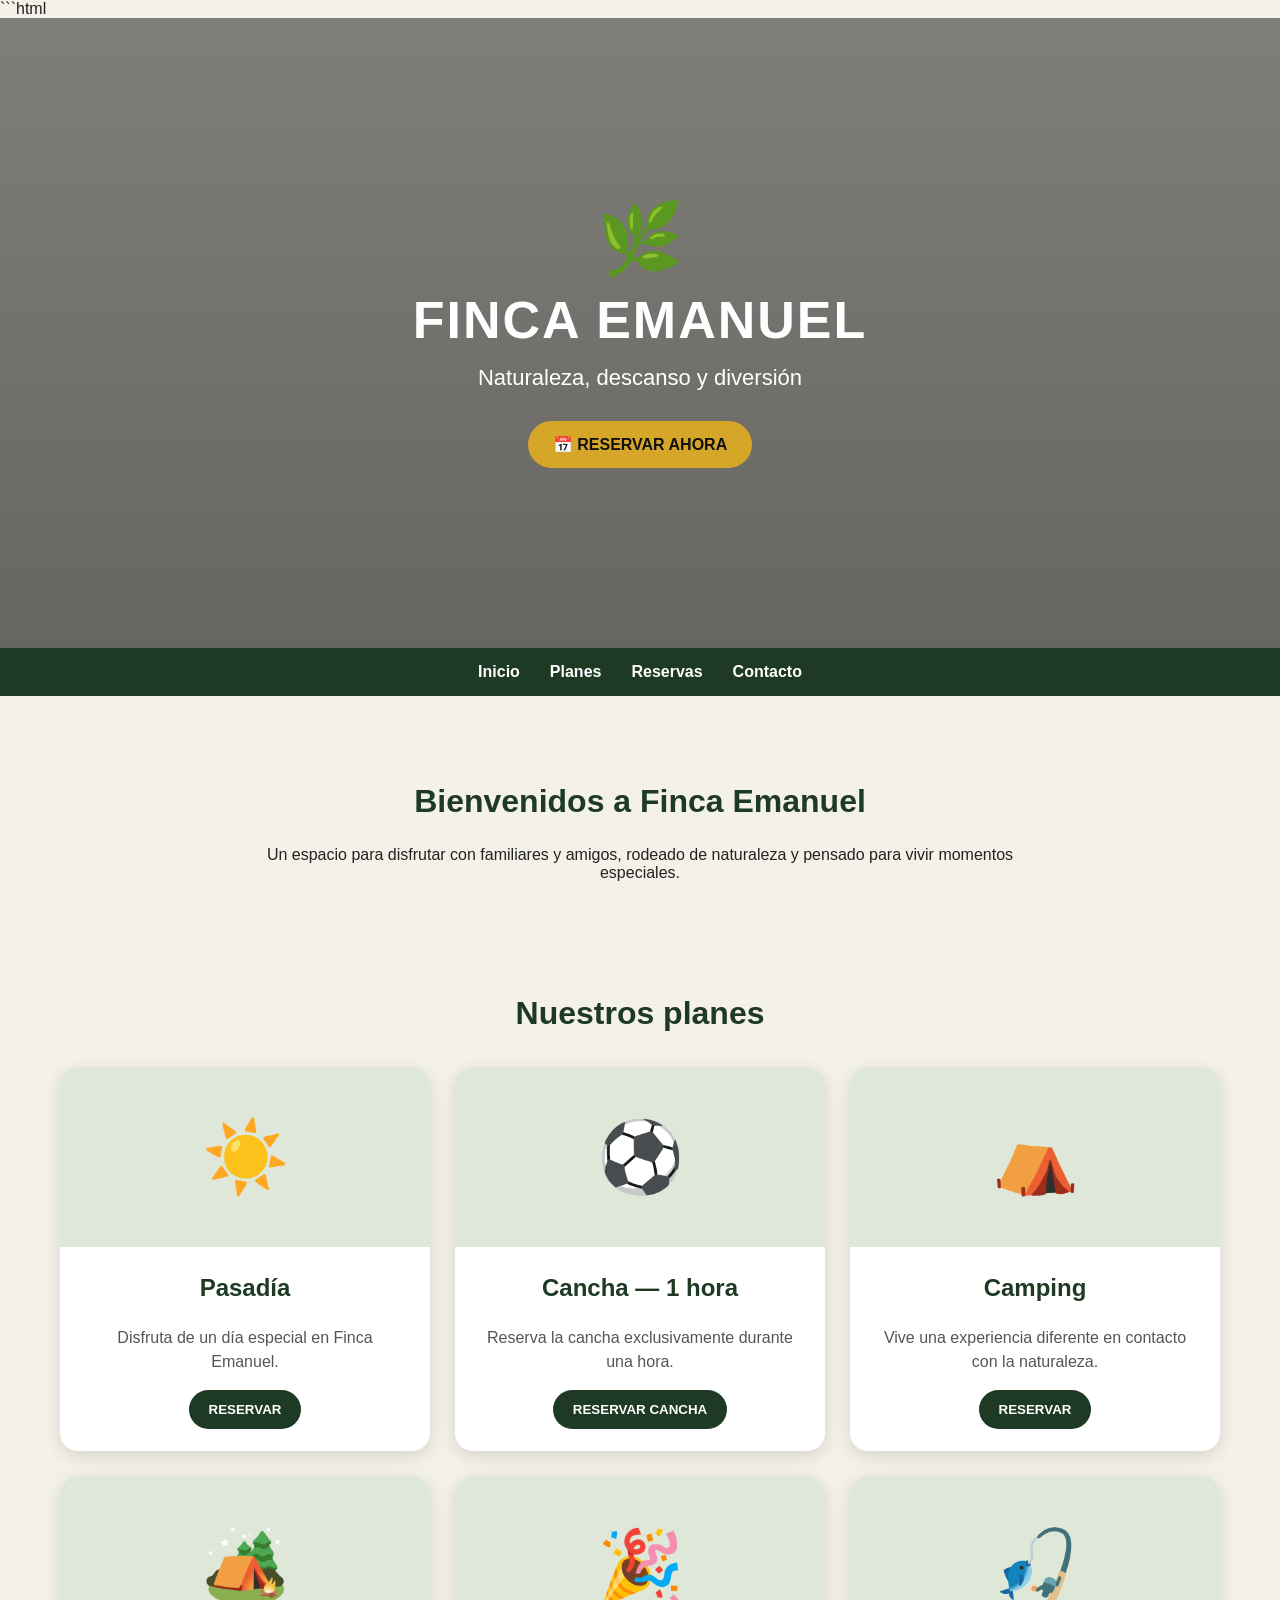
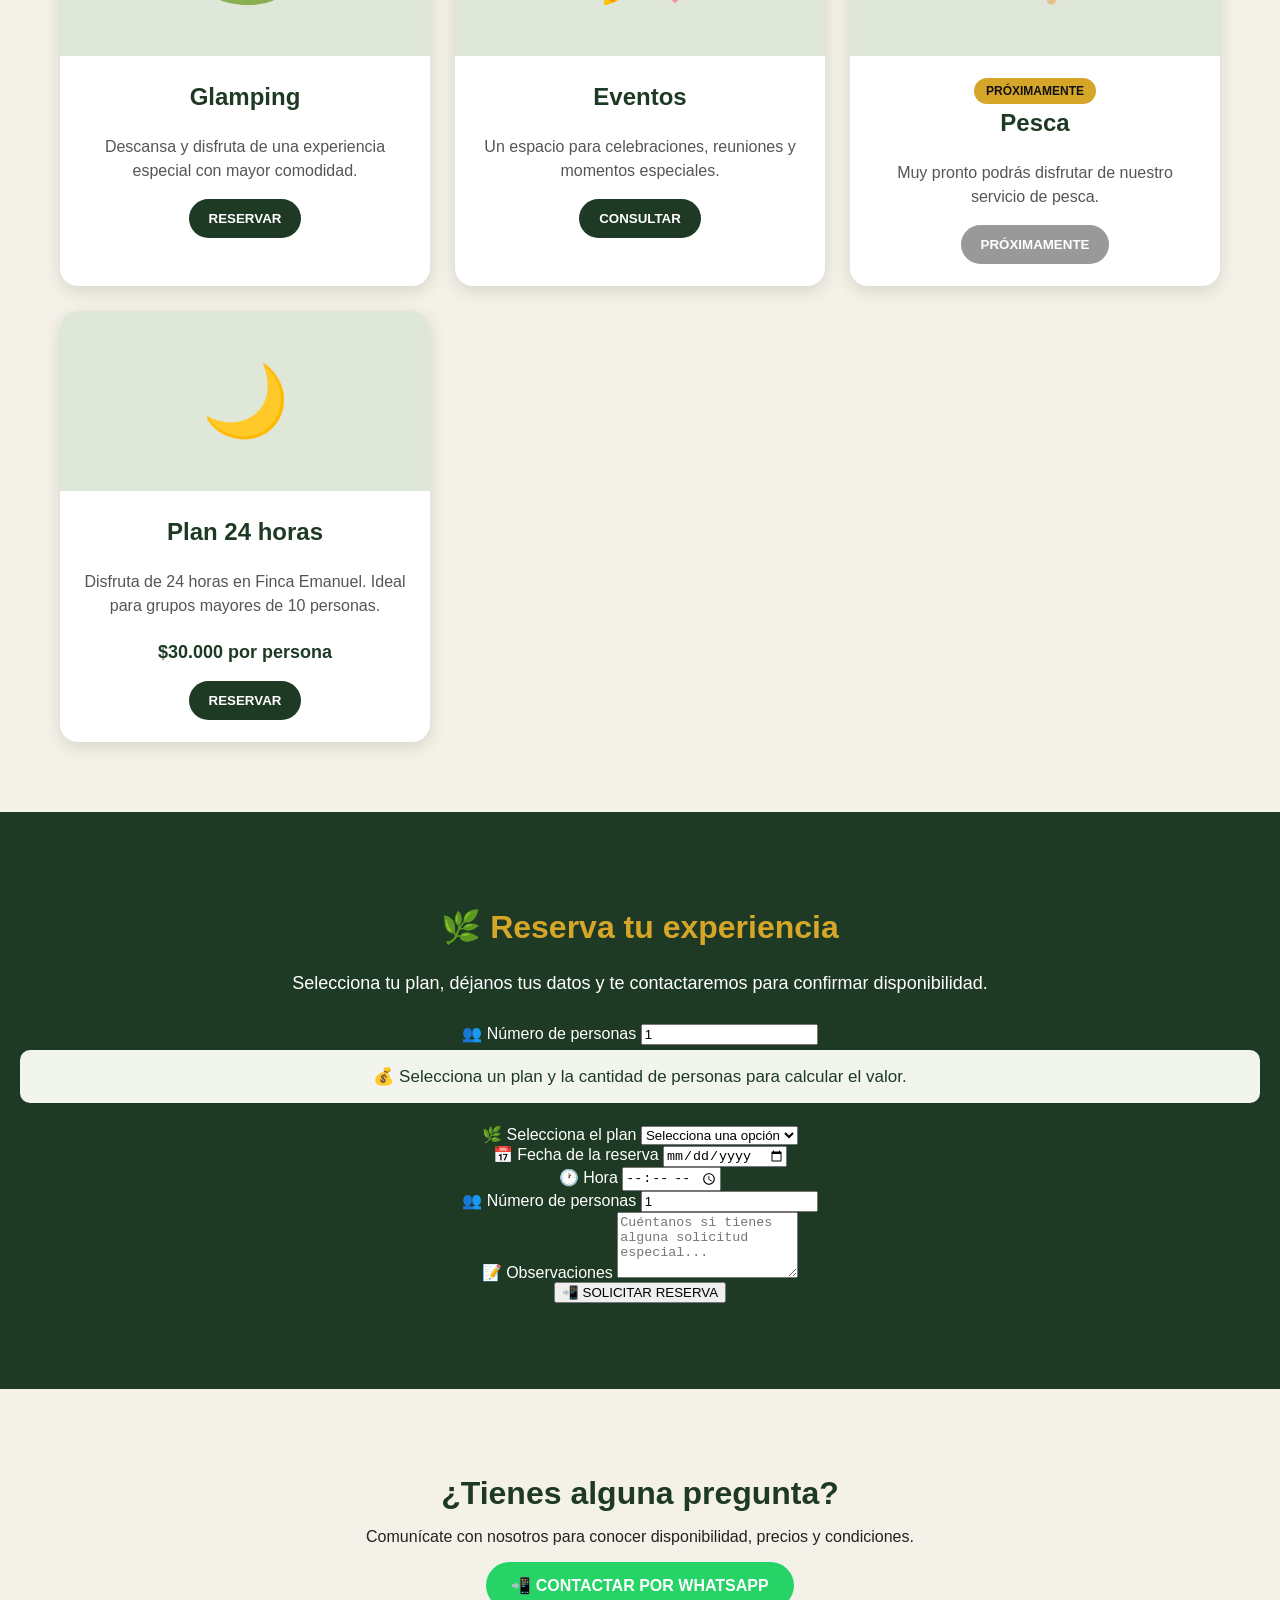
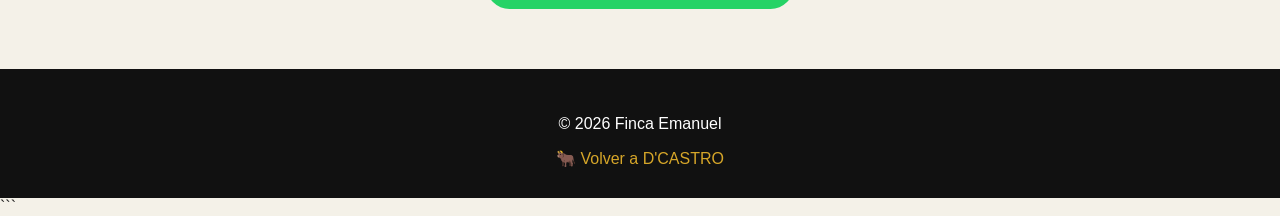
==== finca.html @ 03780fb6 "Update finca.html" ====
```html
<!DOCTYPE html>
<html lang="es">
<head>
    <meta charset="UTF-8">
    <meta name="viewport" content="width=device-width, initial-scale=1.0">

    <title>Finca Emanuel | Naturaleza, descanso y diversión</title>

    <link rel="stylesheet" href="finca.css">
</head>

<body>

<header class="hero-finca">

    <div class="hero-contenido">

        <div class="logo-finca">
            🌿
        </div>

        <h1>FINCA EMANUEL</h1>

        <p>
            Naturaleza, descanso y diversión
        </p>

        <a href="#reservas" class="boton-principal">
            📅 RESERVAR AHORA
        </a>

    </div>

</header>


<nav class="menu-finca">

    <a href="#inicio">Inicio</a>
    <a href="#planes">Planes</a>
    <a href="#reservas">Reservas</a>
    <a href="#contacto">Contacto</a>

</nav>


<main id="inicio">

    <!-- PRESENTACIÓN -->

    <section class="presentacion">

        <h2>Bienvenidos a Finca Emanuel</h2>

        <p>
            Un espacio para disfrutar con familiares y amigos,
            rodeado de naturaleza y pensado para vivir momentos
            especiales.
        </p>

    </section>


    <!-- PLANES -->

    <section id="planes" class="planes">

        <h2>Nuestros planes</h2>

        <div class="contenedor-planes">


            <article class="tarjeta-plan">

                <div class="imagen-plan pasadia">
                    ☀️
                </div>

                <div class="contenido-plan">

                    <h3>Pasadía</h3>

                    <p>
                        Disfruta de un día especial en Finca Emanuel.
                    </p>

                    <button onclick="reservar('Pasadía')">
                        RESERVAR
                    </button>

                </div>

            </article>


            <article class="tarjeta-plan">

                <div class="imagen-plan cancha">
                    ⚽
                </div>

                <div class="contenido-plan">

                    <h3>Cancha — 1 hora</h3>

                    <p>
                        Reserva la cancha exclusivamente durante una hora.
                    </p>

                    <button onclick="reservar('Cancha - 1 hora')">
                        RESERVAR CANCHA
                    </button>

                </div>

            </article>


            <article class="tarjeta-plan">

                <div class="imagen-plan camping">
                    ⛺
                </div>

                <div class="contenido-plan">

                    <h3>Camping</h3>

                    <p>
                        Vive una experiencia diferente en contacto
                        con la naturaleza.
                    </p>

                    <button onclick="reservar('Camping')">
                        RESERVAR
                    </button>

                </div>

            </article>


            <article class="tarjeta-plan">

                <div class="imagen-plan glamping">
                    🏕️
                </div>

                <div class="contenido-plan">

                    <h3>Glamping</h3>

                    <p>
                        Descansa y disfruta de una experiencia
                        especial con mayor comodidad.
                    </p>

                    <button onclick="reservar('Glamping')">
                        RESERVAR
                    </button>

                </div>

            </article>


            <article class="tarjeta-plan">

                <div class="imagen-plan eventos">
                    🎉
                </div>

                <div class="contenido-plan">
                

                    <h3>Eventos</h3>

                    <p>
                        Un espacio para celebraciones,
                        reuniones y momentos especiales.
                    </p>

                    <button onclick="reservar('Evento')">
                        CONSULTAR
                    </button>

                </div>

            </article>


            <article class="tarjeta-plan">

                <div class="imagen-plan pesca">
                    🎣
                </div>

                <div class="contenido-plan">

                    <span class="proximamente">
                        PRÓXIMAMENTE
                    </span>
<h3>Pesca</h3>

                    <p>
                        Muy pronto podrás disfrutar de nuestro
                        servicio de pesca.
                    </p>

                    <button disabled>
                        PRÓXIMAMENTE
                    </button>

                </div>

            </article>
<article class="tarjeta-plan">

    <div class="imagen-plan plan24">
        🌙
    </div>

    <div class="contenido-plan">

        <h3>Plan 24 horas</h3>

        <p>
            Disfruta de 24 horas en Finca Emanuel.
            Ideal para grupos mayores de 10 personas.
        </p>

        <strong class="precio-plan">
            $30.000 por persona
        </strong>

        <br><br>

        <button onclick="reservar('Plan 24 horas')">
            RESERVAR
        </button>

    </div>

</article>

                    


        </div>

    </section>


    <!-- RESERVAS -->

    <section id="reservas" class="seccion-reservas">

        <div class="contenedor-reserva">

            <h2>🌿 Reserva tu experiencia</h2>

            <p class="texto-reserva">
                Selecciona tu plan, déjanos tus datos y te
                contactaremos para confirmar disponibilidad.
            </p>


            <form id="formReserva">


               <div class="campo">

    <label for="personas">
        👥 Número de personas
    </label>

    <input
        type="number"
        id="personas"
        name="personas"
        min="1"
        value="1"
        required
    >

</div>


<div id="resultadoPrecio" class="resultado-precio">

    💰 Selecciona un plan y la cantidad de personas
    para calcular el valor.

</div>


              

                <div class="campo">

                    <label for="servicio">
                        🌿 Selecciona el plan
                    </label>

                    <select
                        id="servicio"
                        name="servicio"
                        required
                    >

                        <option value="">
                            Selecciona una opción
                        </option>

                        <option value="Pasadía">
                            Pasadía
                        </option>

                        <option value="Cancha - 1 hora">
                            Cancha - 1 hora
                        </option>

                        <option value="Camping">
                            Camping
                        </option>

                        <option value="Glamping">
                            Glamping
                        </option>

                        <option value="Evento">
                            Evento
                        </option>
<option value="Plan 24 horas">
    Plan 24 horas
</option>

                        <option value="Pesca">
                            Pesca
                        </option>

                    </select>

                </div>


                <div class="fila-reserva">

                    <div class="campo">

                        <label for="fecha">
                            📅 Fecha de la reserva
                        </label>

                        <input
                            type="date"
                            id="fecha"
                            name="fecha"
                            required
                        >

                    </div>


                    <div class="campo">

                        <label for="hora">
                            🕐 Hora
                        </label>

                        <input
                            type="time"
                            id="hora"
                            name="hora"
                            required
                        >

                    </div>

                </div>


                <div class="campo">

                    <label for="personas">
                        👥 Número de personas
                    </label>

                    <input
                        type="number"
                        id="personas"
                        name="personas"
                        min="1"
                        value="1"
                        required
                    >

                </div>


                <div class="campo">

                    <label for="observaciones">
                        📝 Observaciones
                    </label>

                    <textarea
                        id="observaciones"
                        name="observaciones"
                        rows="4"
                        placeholder="Cuéntanos si tienes alguna solicitud especial..."
                    ></textarea>

                </div>


                <button
                    type="submit"
                    class="boton-reserva"
                >
                    📲 SOLICITAR RESERVA
                </button>

            </form>

        </div>

    </section>


    <!-- CONTACTO -->

    <section id="contacto" class="contacto">

        <h2>¿Tienes alguna pregunta?</h2>

        <p>
            Comunícate con nosotros para conocer disponibilidad,
            precios y condiciones.
        </p>

        <a
            href="https://wa.me/573206564360"
            target="_blank"
            class="boton-whatsapp"
        >
            📲 CONTACTAR POR WHATSAPP
        </a>

    </section>


</main>


<footer>

    <p>
        © 2026 Finca Emanuel
    </p>

    <a href="index.html">
        🐂 Volver a D'CASTRO
    </a>

</footer>



<script>

// ================================
// RESERVAR DESDE LAS TARJETAS
// ================================

function reservar(plan) {

    const servicio =
        document.getElementById("servicio");

    servicio.value = plan;

    calcularPrecio();

    document.getElementById("reservas").scrollIntoView({
        behavior: "smooth"
    });

}


// ================================
// CALCULAR PRECIO
// ================================

function calcularPrecio() {

    const plan =
        document.getElementById("servicio").value;

    const personas =
        parseInt(document.getElementById("personas").value) || 0;

    const resultado =
        document.getElementById("resultadoPrecio");


    if (!plan || personas < 1) {

        resultado.innerHTML =
            "💰 Selecciona un plan y la cantidad de personas para calcular el valor.";

        return;
    }


    let total = 0;


    // PASADÍA

    if (plan === "Pasadía") {

        if (personas <= 19) {

            total = 200000;

        } else if (personas <= 30) {

            total = 250000;

        } else if (personas <= 40) {

            total = 350000;

        } else {

            total =
                350000 + ((personas - 40) * 8300);

        }

    }


    // CANCHA

    else if (plan === "Cancha - 1 hora") {

        total = 60000;

    }


    // PLAN 24 HORAS

    else if (plan === "Plan 24 horas") {

        if (personas <= 10) {

            resultado.innerHTML =
                "⚠️ El Plan 24 horas está disponible para grupos mayores de 10 personas.";

            return;

        }

        total =
            personas * 30000;

    }


    // OTROS PLANES

    else {

        resultado.innerHTML =
            "💰 Precio por confirmar. Te contactaremos para confirmar disponibilidad y tarifa.";

        return;

    }


    resultado.innerHTML =
        "💰 <strong>Total estimado: $" +
        total.toLocaleString("es-CO") +
        "</strong>";

}


// ================================
// ACTUALIZAR PRECIO AUTOMÁTICAMENTE
// ================================

document
    .getElementById("servicio")
    .addEventListener("change", calcularPrecio);


document
    .getElementById("personas")
    .addEventListener("input", calcularPrecio);


// ================================
// ENVIAR RESERVA A WHATSAPP
// ================================

document
    .getElementById("formReserva")
    .addEventListener("submit", function(event) {

        event.preventDefault();


        const nombre =
            document.getElementById("nombre").value;

        const telefono =
            document.getElementById("telefono").value;

        const servicio =
            document.getElementById("servicio").value;

        const fecha =
            document.getElementById("fecha").value;

        const hora =
            document.getElementById("hora").value;

        const personas =
            document.getElementById("personas").value;

        const observaciones =
            document.getElementById("observaciones").value;


        // CALCULAR TOTAL

        let total = 0;


        if (servicio === "Pasadía") {

            if (personas <= 19) {

                total = 200000;

            } else if (personas <= 30) {

                total = 250000;

            } else if (personas <= 40) {

                total = 350000;

            } else {

                total =
                    350000 + ((personas - 40) * 8300);

            }

        }


        else if (servicio === "Cancha - 1 hora") {

            total = 60000;

        }


        else if (servicio === "Plan 24 horas") {

            total =
                personas * 30000;

        }


        let precioTexto;


        if (total > 0) {

            precioTexto =
                "$" + total.toLocaleString("es-CO");

        } else {

            precioTexto =
                "Por confirmar";

        }


        const mensaje =

            "🌿 *SOLICITUD DE RESERVA - FINCA EMANUEL*%0A%0A" +

            "👤 Nombre: " +
            encodeURIComponent(nombre) +

            "%0A📞 Teléfono: " +
            encodeURIComponent(telefono) +

            "%0A🌿 Plan: " +
            encodeURIComponent(servicio) +

            "%0A📅 Fecha: " +
            encodeURIComponent(fecha) +

            "%0A🕐 Hora: " +
            encodeURIComponent(hora) +

            "%0A👥 Personas: " +
            encodeURIComponent(personas) +

            "%0A💰 Total estimado: " +
            encodeURIComponent(precioTexto) +

            "%0A📝 Observaciones: " +
            encodeURIComponent(observaciones);


        window.open(
            "https://wa.me/573206564360?text=" + mensaje,
            "_blank"
        );

    });


// ================================
// FECHA MÍNIMA = HOY
// ================================

const fechaInput =
    document.getElementById("fecha");

const hoy =
    new Date().toISOString().split("T")[0];

fechaInput.min = hoy;

</script>


</body>
</html>
```
---- finca.css ----
* {
    box-sizing: border-box;
}

html {
    scroll-behavior: smooth;
}

body {
    margin: 0;
    font-family: Arial, sans-serif;
    background: #f4f1e8;
    color: #222;
}

/* PORTADA */

.hero-finca {
    min-height: 70vh;
    display: flex;
    align-items: center;
    justify-content: center;
    text-align: center;
    padding: 60px 20px;
    background:
        linear-gradient(rgba(0,0,0,.48), rgba(0,0,0,.58)),
        url("https://images.unsplash.com/photo-1500534623283-312aade485b7?auto=format&fit=crop&w=1600&q=80")
        center/cover no-repeat;
}

.hero-contenido {
    color: white;
    max-width: 700px;
}

.logo-finca {
    font-size: 70px;
    margin-bottom: 10px;
}

.hero-contenido h1 {
    margin: 0;
    font-size: 52px;
    letter-spacing: 2px;
}

.hero-contenido p {
    font-size: 22px;
    margin: 15px 0 30px;
}

/* BOTONES */

.boton-principal,
.boton-whatsapp {
    display: inline-block;
    text-decoration: none;
    padding: 14px 25px;
    border-radius: 30px;
    font-weight: bold;
    transition: .3s;
}

.boton-principal {
    background: #d6a629;
    color: #111;
}

.boton-principal:hover {
    transform: scale(1.05);
}

.boton-whatsapp {
    background: #25d366;
    color: white;
}

/* MENU */

.menu-finca {
    position: sticky;
    top: 0;
    z-index: 1000;
    background: #1e3a24;
    display: flex;
    justify-content: center;
    gap: 30px;
    padding: 15px;
}

.menu-finca a {
    color: white;
    text-decoration: none;
    font-weight: bold;
}

.menu-finca a:hover {
    color: #d6a629;
}

/* PRESENTACION */

.presentacion {
    text-align: center;
    max-width: 850px;
    margin: auto;
    padding: 60px 20px 30px;
}

.presentacion h2,
.planes h2,
.seccion-reservas h2,
.contacto h2 {
    color: #1e3a24;
    font-size: 32px;
}

/* PLANES */

.planes {
    padding: 40px 20px 70px;
    max-width: 1200px;
    margin: auto;
}

.planes > h2 {
    text-align: center;
    margin-bottom: 35px;
}

.contenedor-planes {
    display: grid;
    grid-template-columns: repeat(3, 1fr);
    gap: 25px;
}

.tarjeta-plan {
    background: white;
    border-radius: 18px;
    overflow: hidden;
    box-shadow: 0 5px 18px rgba(0,0,0,.12);
    transition: .3s;
}

.tarjeta-plan:hover {
    transform: translateY(-5px);
}

.imagen-plan {
    height: 180px;
    display: flex;
    align-items: center;
    justify-content: center;
    font-size: 70px;
    background: #dfe8d8;
}

.contenido-plan {
    padding: 22px;
    text-align: center;
}

.contenido-plan h3 {
    color: #1e3a24;
    font-size: 24px;
    margin-top: 5px;
}

.contenido-plan p {
    line-height: 1.5;
    color: #555;
}

.contenido-plan button {
    border: none;
    border-radius: 25px;
    padding: 12px 20px;
    background: #1e3a24;
    color: white;
    font-weight: bold;
    cursor: pointer;
}

.contenido-plan button:hover {
    background: #d6a629;
    color: #111;
}

.contenido-plan button:disabled {
    background: #999;
    cursor: not-allowed;
}

/* PROXIMAMENTE */

.proximamente {
    display: inline-block;
    background: #d6a629;
    color: #111;
    font-size: 12px;
    font-weight: bold;
    padding: 6px 12px;
    border-radius: 20px;
}

/* RESERVAS */

.seccion-reservas {
    text-align: center;
    padding: 70px 20px;
    background: #1e3a24;
    color: white;
}

.seccion-reservas h2 {
    color: #d6a629;
}

.seccion-reservas p {
    font-size: 18px;
    margin-bottom: 30px;
}

/* CONTACTO */

.contacto {
    text-align: center;
    padding: 60px 20px;
}

.contacto h2 {
    margin-bottom: 10px;
}

/* FOOTER */

footer {
    text-align: center;
    background: #111;
    color: white;
    padding: 30px 20px;
}

footer a {
    color: #d6a629;
    text-decoration: none;
}

/* CELULAR */

@media (max-width: 800px) {

    .hero-contenido h1 {
        font-size: 38px;
    }

    .hero-contenido p {
        font-size: 18px;
    }

    .contenedor-planes {
        grid-template-columns: repeat(2, 1fr);
    }

}

@media (max-width: 600px) {

    .hero-finca {
        min-height: 65vh;
    }

    .logo-finca {
        font-size: 55px;
    }

    .hero-contenido h1 {
        font-size: 32px;
    }

    .menu-finca {
        gap: 15px;
        font-size: 14px;
        overflow-x: auto;
        justify-content: flex-start;
    }

    .contenedor-planes {
        grid-template-columns: 1fr;
    }

    .presentacion h2,
    .planes h2,
    .seccion-reservas h2,
    .contacto h2 {
        font-size: 27px;
    }

}
.precio-plan {
    display: inline-block;
    color: #1e3a24;
    font-size: 18px;
    margin-top: 8px;
}

.resultado-precio {
    width: 100%;
    margin: 5px 0 22px;
    padding: 16px;
    border-radius: 10px;
    background: #f1f5ed;
    color: #1e3a24;
    text-align: center;
    font-size: 17px;
}

@media (max-width: 600px) {

    .resultado-precio {
        font-size: 16px;
        padding: 14px 10px;
    }

}
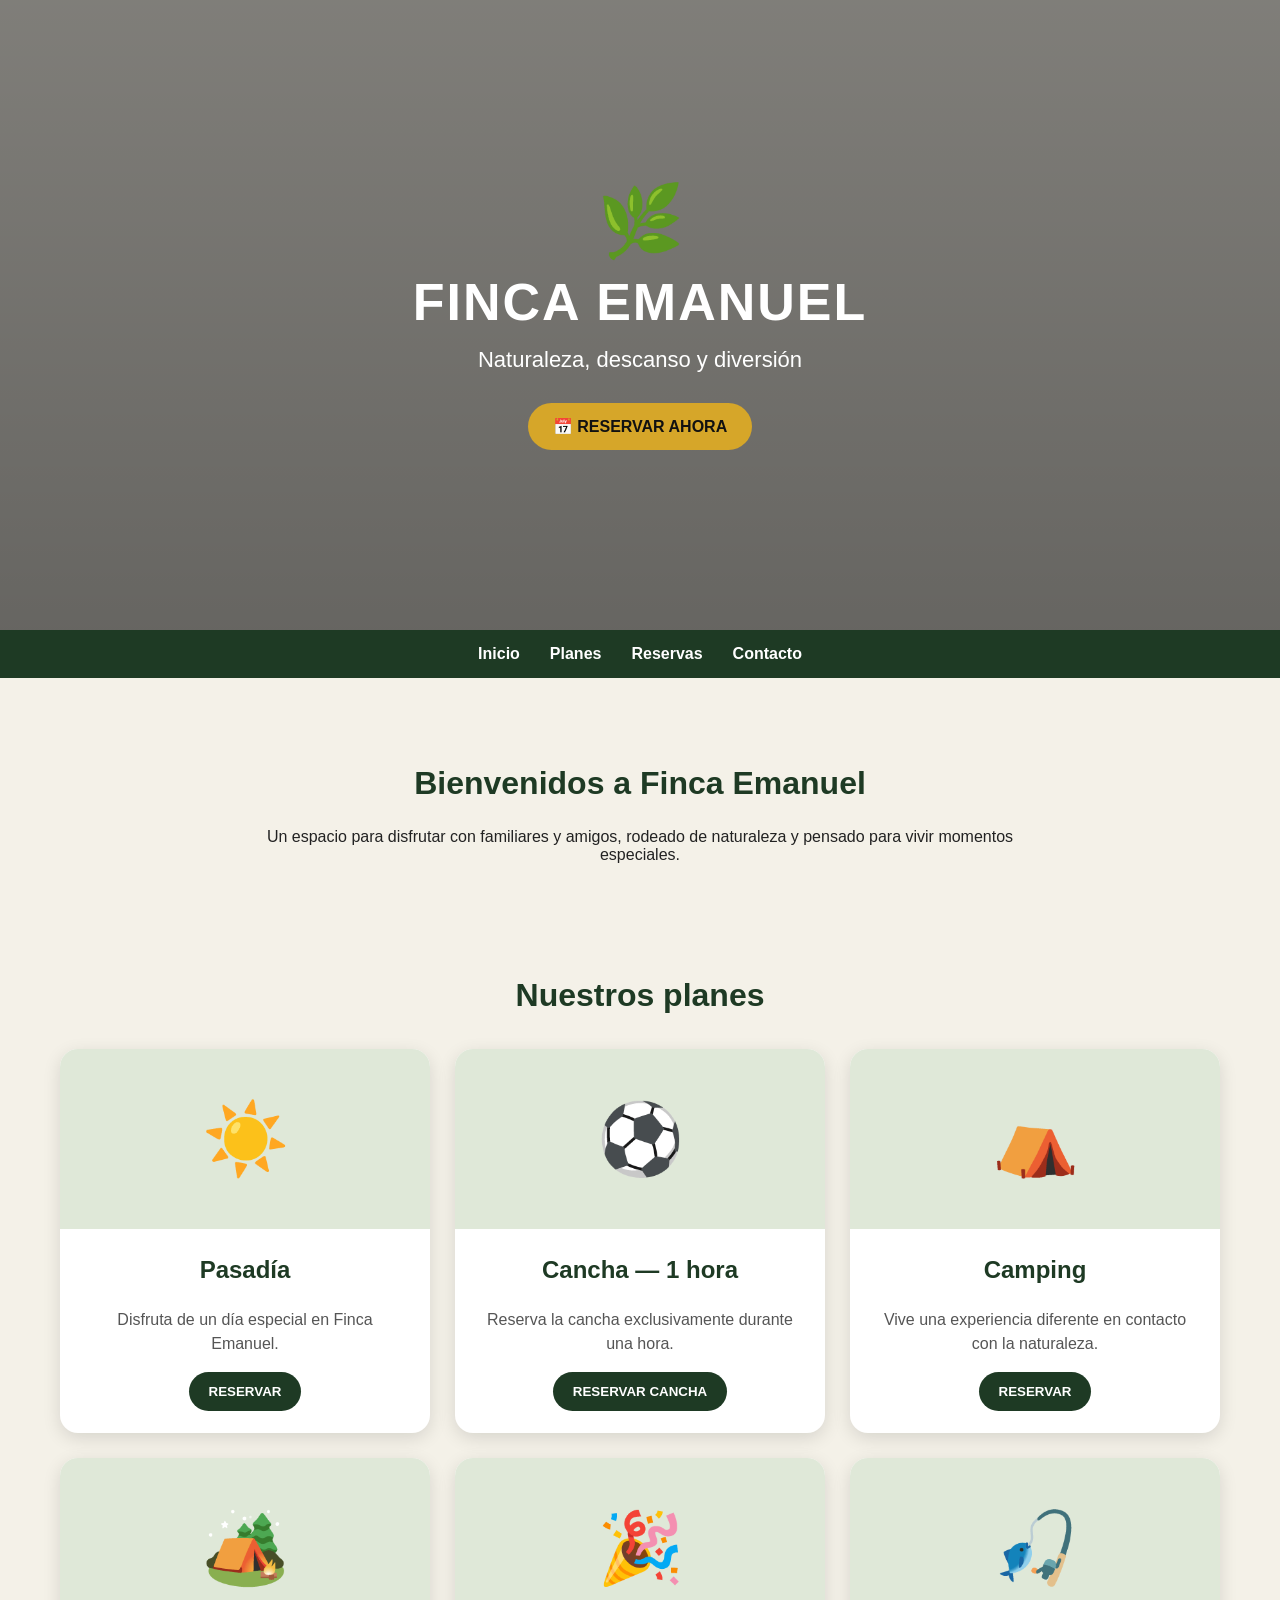
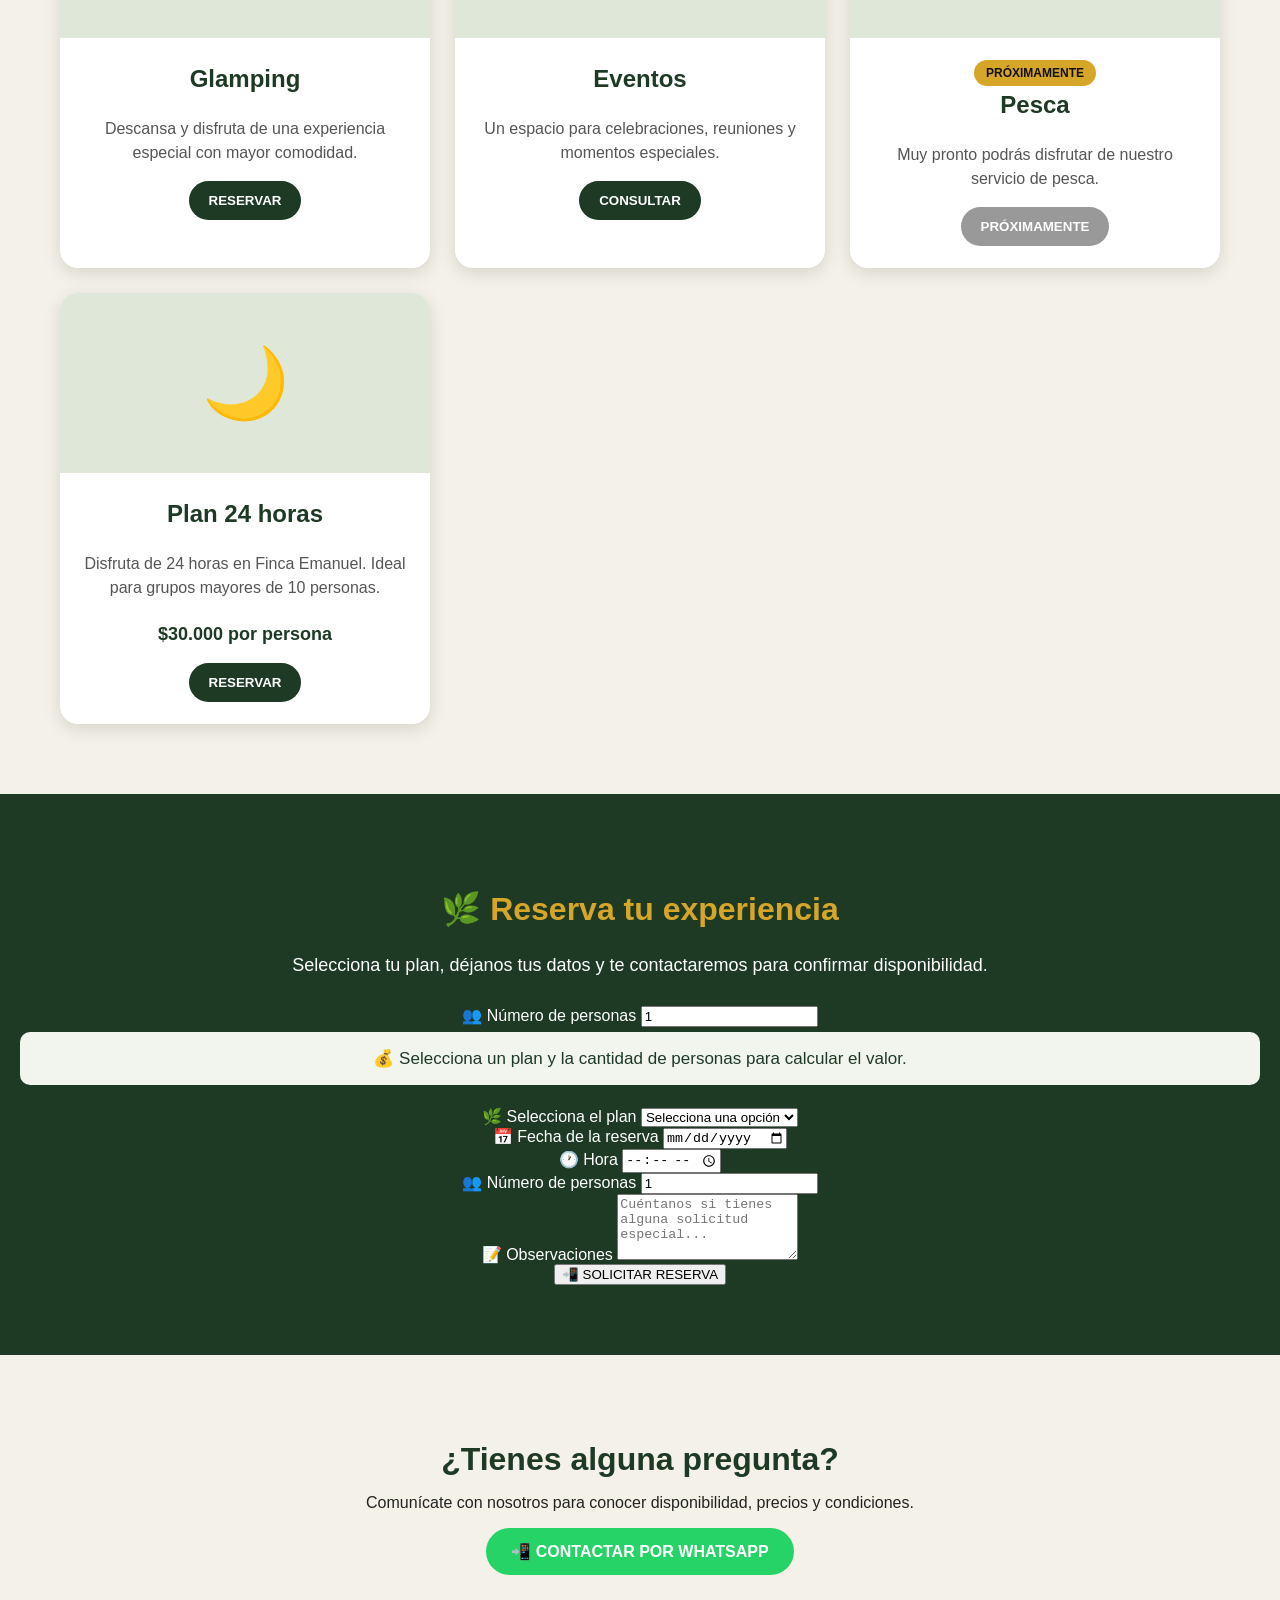
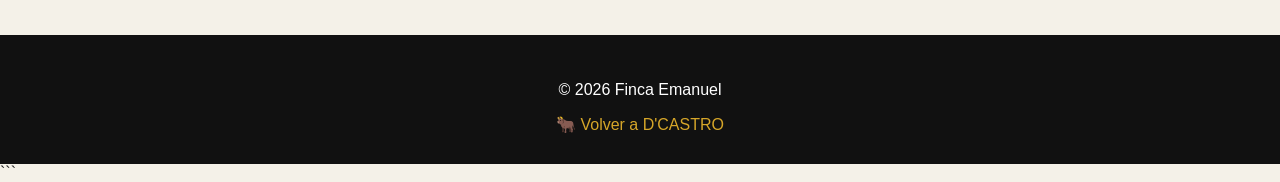
==== commit ec20610f: "Update finca.html" ====
--- a/finca.html
+++ b/finca.html
@@ -1,4 +1,4 @@
-```html
+
 <!DOCTYPE html>
 <html lang="es">
 <head>
@@ -293,7 +293,46 @@
     para calcular el valor.
 
 </div>
-
+<div id="extrasCamping" class="extras-camping" style="display:none;">
+
+    <h3>⛺ Adicionales para Camping</h3>
+
+    <label>
+        <input type="checkbox" value="20000" data-tipo="fijo">
+        ⛺ Carpa — $20.000
+    </label>
+
+    <label>
+        <input type="checkbox" value="15000" data-tipo="fijo">
+        🔥 Fogata — $15.000
+    </label>
+
+    <label>
+        <input type="checkbox" value="20000" data-tipo="fijo">
+        🍖 BBQ / Parrilla — $20.000
+    </label>
+
+    <label>
+        <input type="checkbox" value="13000" data-tipo="persona">
+        🍳 Desayuno — $13.000 por persona
+    </label>
+
+    <label>
+        <input type="checkbox" value="18000" data-tipo="persona">
+        🍛 Almuerzo — $18.000 por persona
+    </label>
+
+    <label>
+        <input type="checkbox" value="18000" data-tipo="persona">
+        🌙 Cena — $18.000 por persona
+    </label>
+
+    <label>
+        <input type="checkbox" value="10000" data-tipo="fijo">
+        🛏️ Colchón — $10.000
+    </label>
+
+</div>
 
               
 
@@ -570,7 +609,28 @@
             personas * 30000;
 
     }
-
+} else if (plan === "Camping") {
+
+    let extras = document.querySelectorAll(
+        '#extrasCamping input[type="checkbox"]:checked'
+    );
+
+    total = personas * 20000;
+
+    extras.forEach(function(extra) {
+
+        const valor = parseInt(extra.value);
+        const tipo = extra.dataset.tipo;
+
+        if (tipo === "persona") {
+            total += valor * personas;
+        } else {
+            total += valor;
+        }
+
+    });
+
+}
 
     // OTROS PLANES
 
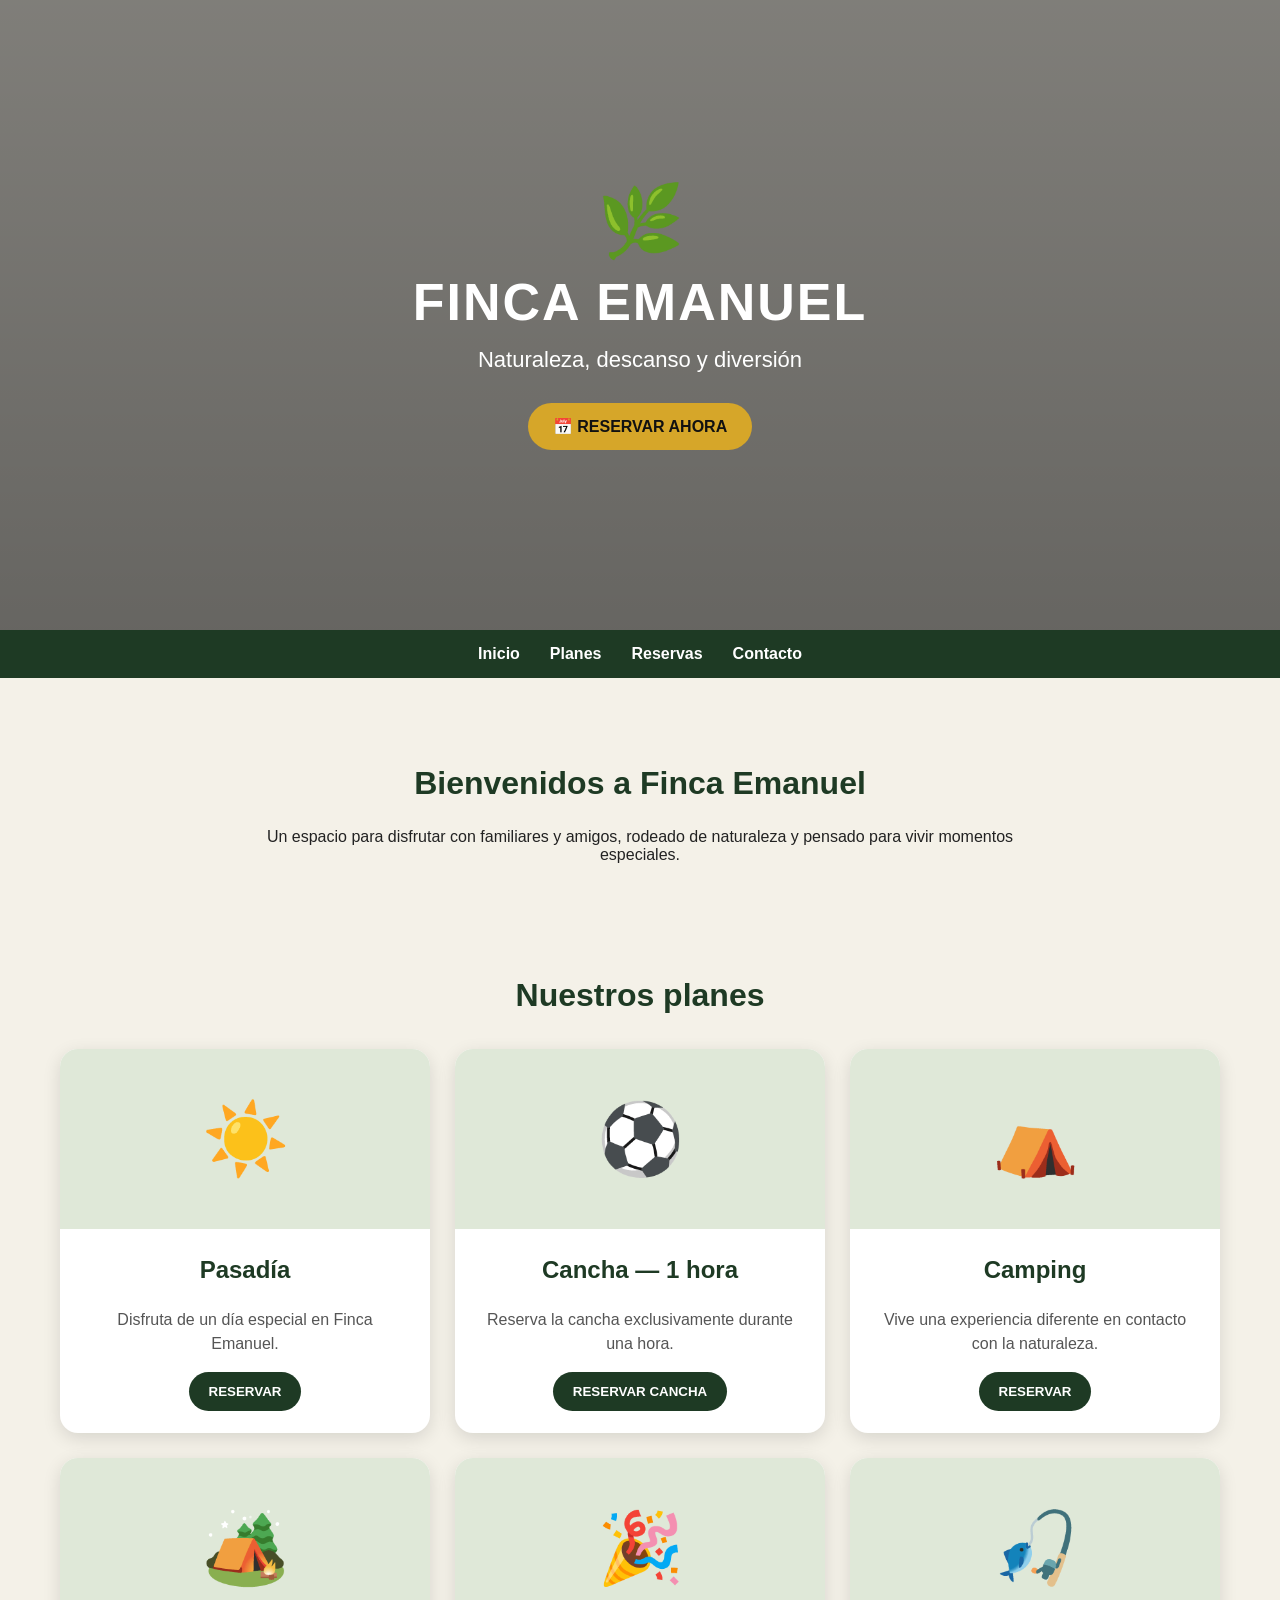
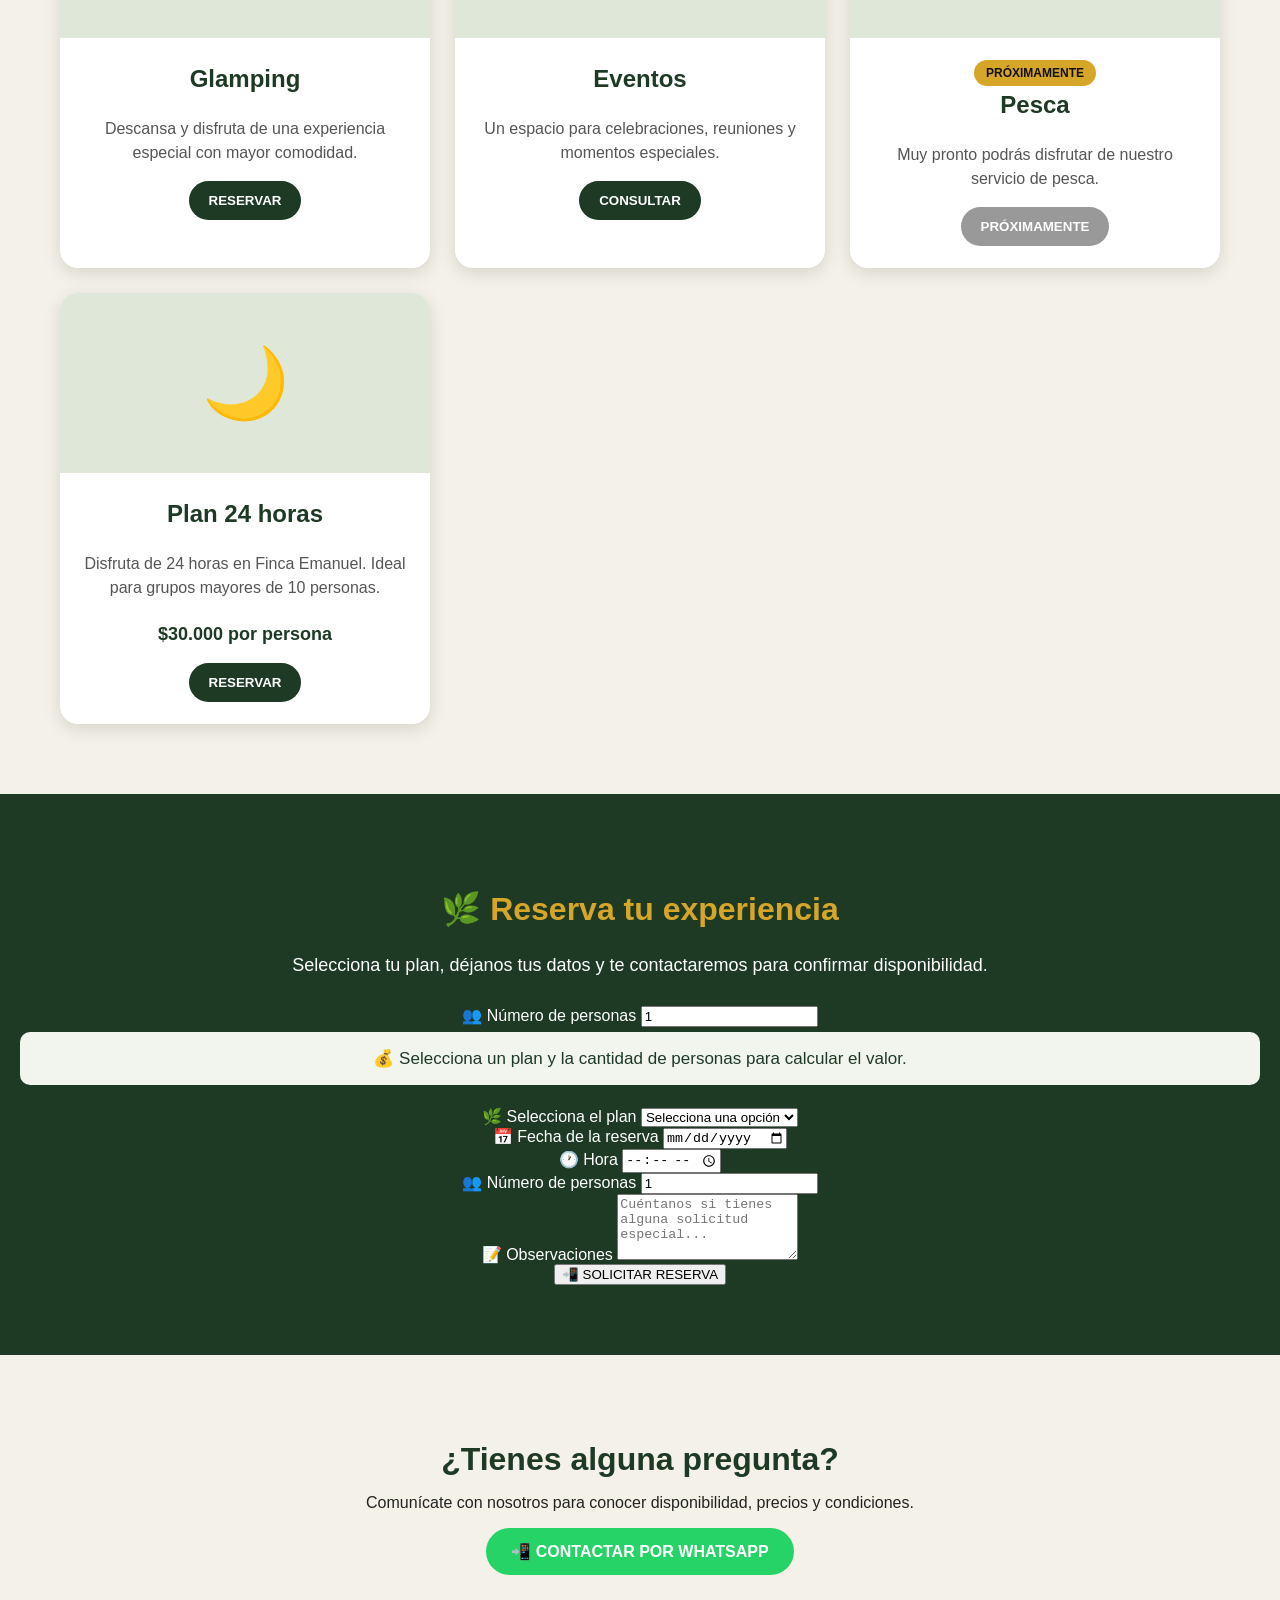
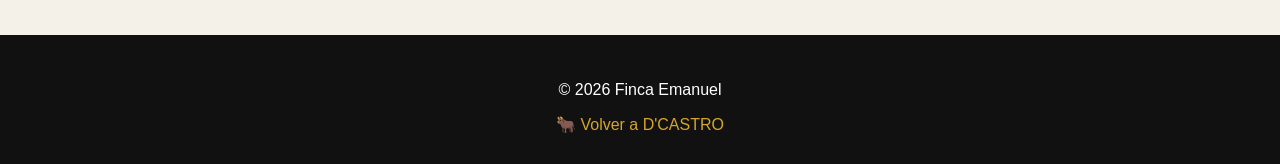
==== commit 0ccd2076: "Update finca.html" ====
--- a/finca.html
+++ b/finca.html
@@ -813,4 +813,4 @@
 
 </body>
 </html>
-```
+
